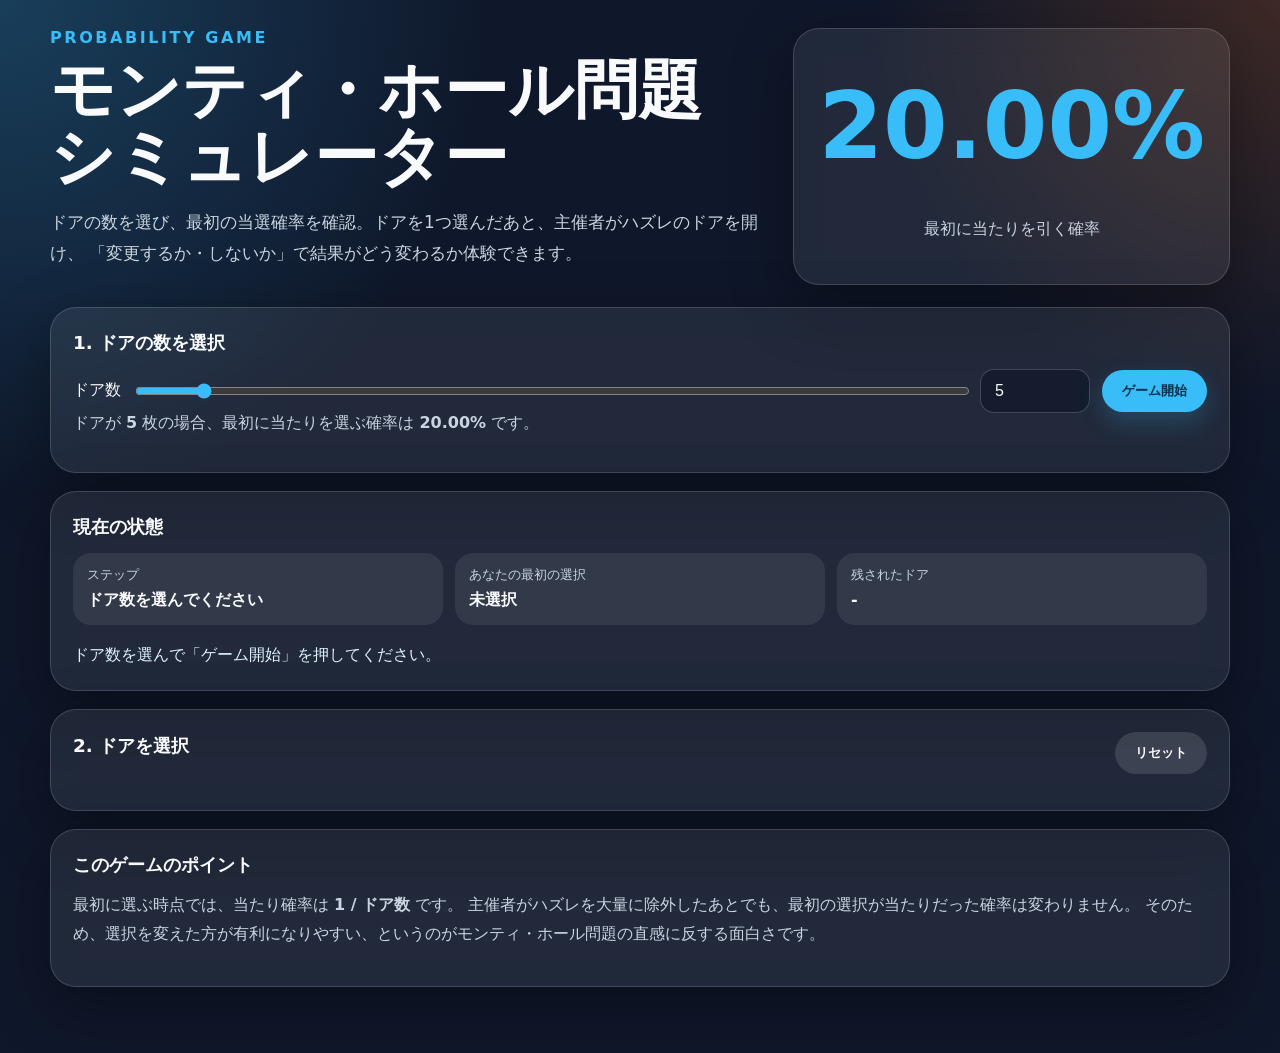
==== monty_hall/index.html @ 333e2d78 "Add files via upload" ====
<!DOCTYPE html>
<html lang="ja">
<head>
  <meta charset="UTF-8" />
  <meta name="viewport" content="width=device-width, initial-scale=1.0" />
  <title>モンティ・ホール問題シミュレーター</title>
  <link rel="stylesheet" href="style.css" />
</head>
<body>
  <main class="app">
    <section class="hero">
      <div>
        <p class="eyebrow">Probability Game</p>
        <h1>モンティ・ホール問題<br />シミュレーター</h1>
        <p class="lead">
          ドアの数を選び、最初の当選確率を確認。ドアを1つ選んだあと、主催者がハズレのドアを開け、
          「変更するか・しないか」で結果がどう変わるか体験できます。
        </p>
      </div>
      <div class="hero-card">
        <span class="big-number" id="initialProbability">?</span>
        <span class="caption">最初に当たりを引く確率</span>
      </div>
    </section>

    <section class="panel setup" id="setupPanel">
      <h2>1. ドアの数を選択</h2>
      <div class="controls">
        <label for="doorCount">ドア数</label>
        <input type="range" id="doorCount" min="3" max="30" value="5" />
        <input type="number" id="doorCountNumber" min="3" max="100" value="5" />
        <button id="startBtn">ゲーム開始</button>
      </div>
      <p class="note">
        ドアが <strong id="doorCountText">5</strong> 枚の場合、最初に当たりを選ぶ確率は
        <strong id="probabilityText">20.00%</strong> です。
      </p>
    </section>

    <section class="panel status-panel">
      <h2>現在の状態</h2>
      <div class="status-grid">
        <div>
          <span class="label">ステップ</span>
          <strong id="stepText">ドア数を選んでください</strong>
        </div>
        <div>
          <span class="label">あなたの最初の選択</span>
          <strong id="firstChoiceText">未選択</strong>
        </div>
        <div>
          <span class="label">残されたドア</span>
          <strong id="remainingText">-</strong>
        </div>
      </div>
      <p id="message" class="message">ドア数を選んで「ゲーム開始」を押してください。</p>
    </section>

    <section class="doors-area">
      <div class="doors-header">
        <h2>2. ドアを選択</h2>
        <button id="resetBtn" class="secondary">リセット</button>
      </div>
      <div id="doors" class="doors"></div>
    </section>

    <section class="panel action-panel hidden" id="switchPanel">
      <h2>3. 選択を変えますか？</h2>
      <p>
        主催者は、あなたのドア・当たりのドア・ハズレのドアの合計3枚を残し、それ以外のハズレドアを開けました。
      </p>
      <div class="action-buttons">
        <button id="stayBtn">変更しない</button>
        <button id="switchBtn" class="accent">別のドアへ変更する</button>
      </div>
      <p class="hint">
        参考：この形式では、最初の選択を変更すると勝率はおおむね <strong id="switchRateText">-</strong> になります。
      </p>
    </section>

    <section class="panel result-panel hidden" id="resultPanel">
      <h2>結果</h2>
      <div id="resultBadge" class="result-badge">?</div>
      <p id="resultText"></p>
      <button id="playAgainBtn">もう一度遊ぶ</button>
    </section>

    <section class="panel explain-panel">
      <h2>このゲームのポイント</h2>
      <p>
        最初に選ぶ時点では、当たり確率は <strong>1 / ドア数</strong> です。
        主催者がハズレを大量に除外したあとでも、最初の選択が当たりだった確率は変わりません。
        そのため、選択を変えた方が有利になりやすい、というのがモンティ・ホール問題の直感に反する面白さです。
      </p>
    </section>
  </main>

  <script src="app.js"></script>
</body>
</html>
---- monty_hall/style.css ----
:root {
  --bg: #0f172a;
  --panel: rgba(255, 255, 255, 0.08);
  --panel-strong: rgba(255, 255, 255, 0.14);
  --text: #f8fafc;
  --muted: #cbd5e1;
  --accent: #38bdf8;
  --accent2: #f97316;
  --success: #22c55e;
  --danger: #ef4444;
  --door: #7c3aed;
  --door-open: #334155;
  --shadow: 0 20px 60px rgba(0, 0, 0, 0.35);
}

* {
  box-sizing: border-box;
}

body {
  margin: 0;
  font-family: system-ui, -apple-system, BlinkMacSystemFont, "Segoe UI", sans-serif;
  background:
    radial-gradient(circle at top left, rgba(56, 189, 248, 0.24), transparent 30%),
    radial-gradient(circle at top right, rgba(249, 115, 22, 0.2), transparent 25%),
    var(--bg);
  color: var(--text);
  min-height: 100vh;
}

.app {
  width: min(1180px, calc(100% - 28px));
  margin: 0 auto;
  padding: 28px 0 48px;
}

.hero {
  display: grid;
  grid-template-columns: 1.4fr 0.6fr;
  gap: 24px;
  align-items: stretch;
  margin-bottom: 22px;
}

.eyebrow {
  color: var(--accent);
  letter-spacing: 0.16em;
  text-transform: uppercase;
  font-weight: 800;
  margin: 0 0 10px;
}

h1, h2, p {
  margin-top: 0;
}

h1 {
  font-size: clamp(2.1rem, 5vw, 4.8rem);
  line-height: 1.05;
  margin-bottom: 16px;
}

h2 {
  font-size: 1.15rem;
  margin-bottom: 14px;
}

.lead {
  color: var(--muted);
  font-size: 1.05rem;
  line-height: 1.8;
}

.hero-card,
.panel,
.doors-area {
  background: var(--panel);
  border: 1px solid rgba(255, 255, 255, 0.15);
  border-radius: 26px;
  box-shadow: var(--shadow);
  backdrop-filter: blur(14px);
}

.hero-card {
  display: grid;
  place-items: center;
  padding: 24px;
  text-align: center;
}

.big-number {
  display: block;
  font-size: clamp(3rem, 8vw, 5.8rem);
  font-weight: 900;
  color: var(--accent);
}

.caption,
.label,
.note,
.hint {
  color: var(--muted);
}

.panel,
.doors-area {
  padding: 22px;
  margin-bottom: 18px;
}

.controls {
  display: grid;
  grid-template-columns: auto 1fr 110px auto;
  gap: 12px;
  align-items: center;
}

input[type="range"] {
  width: 100%;
  accent-color: var(--accent);
}

input[type="number"] {
  width: 100%;
  padding: 12px 14px;
  border-radius: 14px;
  border: 1px solid rgba(255, 255, 255, 0.2);
  background: rgba(15, 23, 42, 0.7);
  color: var(--text);
  font-size: 1rem;
}

button {
  border: 0;
  border-radius: 999px;
  padding: 12px 20px;
  font-weight: 800;
  cursor: pointer;
  color: #082f49;
  background: var(--accent);
  transition: transform 0.15s ease, opacity 0.15s ease, box-shadow 0.15s ease;
  box-shadow: 0 10px 24px rgba(56, 189, 248, 0.22);
}

button:hover {
  transform: translateY(-1px);
}

button:disabled {
  opacity: 0.5;
  cursor: not-allowed;
  transform: none;
}

.secondary {
  background: rgba(255, 255, 255, 0.12);
  color: var(--text);
  box-shadow: none;
}

.accent {
  background: var(--accent2);
  color: #431407;
  box-shadow: 0 10px 24px rgba(249, 115, 22, 0.22);
}

.status-grid {
  display: grid;
  grid-template-columns: repeat(3, 1fr);
  gap: 12px;
}

.status-grid > div {
  background: rgba(255, 255, 255, 0.08);
  border-radius: 18px;
  padding: 14px;
}

.label {
  display: block;
  font-size: 0.8rem;
  margin-bottom: 6px;
}

.message {
  margin: 16px 0 0;
  color: #e0f2fe;
  line-height: 1.7;
}

.doors-header {
  display: flex;
  justify-content: space-between;
  align-items: center;
  gap: 12px;
}

.doors {
  display: grid;
  grid-template-columns: repeat(auto-fill, minmax(92px, 1fr));
  gap: 14px;
  margin-top: 14px;
}

.door {
  position: relative;
  min-height: 138px;
  border-radius: 18px 18px 10px 10px;
  border: 3px solid rgba(255, 255, 255, 0.18);
  background:
    linear-gradient(90deg, rgba(255,255,255,0.12), transparent 16%, transparent 84%, rgba(0,0,0,0.18)),
    linear-gradient(160deg, #8b5cf6, var(--door));
  color: white;
  cursor: pointer;
  display: flex;
  align-items: flex-end;
  justify-content: center;
  padding: 12px;
  font-size: 1.15rem;
  font-weight: 900;
  transition: transform 0.18s ease, filter 0.18s ease, border-color 0.18s ease;
  overflow: hidden;
}

.door::before {
  content: "";
  position: absolute;
  top: 16px;
  right: 16px;
  width: 11px;
  height: 11px;
  border-radius: 50%;
  background: #fde68a;
  box-shadow: 0 0 0 4px rgba(0,0,0,0.12);
}

.door:hover {
  transform: translateY(-3px);
  filter: brightness(1.1);
}

.door.selected {
  border-color: var(--accent);
  box-shadow: 0 0 0 4px rgba(56, 189, 248, 0.18);
}

.door.final-selected {
  border-color: var(--accent2);
  box-shadow: 0 0 0 4px rgba(249, 115, 22, 0.2);
}

.door.opened {
  background: linear-gradient(160deg, #475569, var(--door-open));
  color: #94a3b8;
  cursor: default;
  transform: none;
  opacity: 0.55;
}

.door.opened::after {
  content: "ハズレ";
  position: absolute;
  top: 48%;
  left: 50%;
  transform: translate(-50%, -50%) rotate(-8deg);
  font-size: 0.82rem;
  color: #cbd5e1;
  border: 1px solid rgba(255,255,255,0.3);
  padding: 4px 8px;
  border-radius: 999px;
}

.door.win {
  background: linear-gradient(160deg, #22c55e, #15803d);
}

.door.lose-final {
  background: linear-gradient(160deg, #ef4444, #991b1b);
}

.action-buttons {
  display: flex;
  gap: 12px;
  flex-wrap: wrap;
}

.result-badge {
  width: 110px;
  height: 110px;
  border-radius: 50%;
  display: grid;
  place-items: center;
  font-size: 2.6rem;
  font-weight: 900;
  margin-bottom: 14px;
  background: var(--panel-strong);
}

.result-badge.success {
  background: rgba(34, 197, 94, 0.22);
  color: #86efac;
}

.result-badge.danger {
  background: rgba(239, 68, 68, 0.22);
  color: #fecaca;
}

.hidden {
  display: none;
}

.explain-panel p,
.result-panel p,
.action-panel p {
  line-height: 1.8;
  color: var(--muted);
}

@media (max-width: 760px) {
  .hero,
  .status-grid,
  .controls {
    grid-template-columns: 1fr;
  }

  .doors {
    grid-template-columns: repeat(auto-fill, minmax(76px, 1fr));
    gap: 10px;
  }

  .door {
    min-height: 116px;
    font-size: 1rem;
  }
}
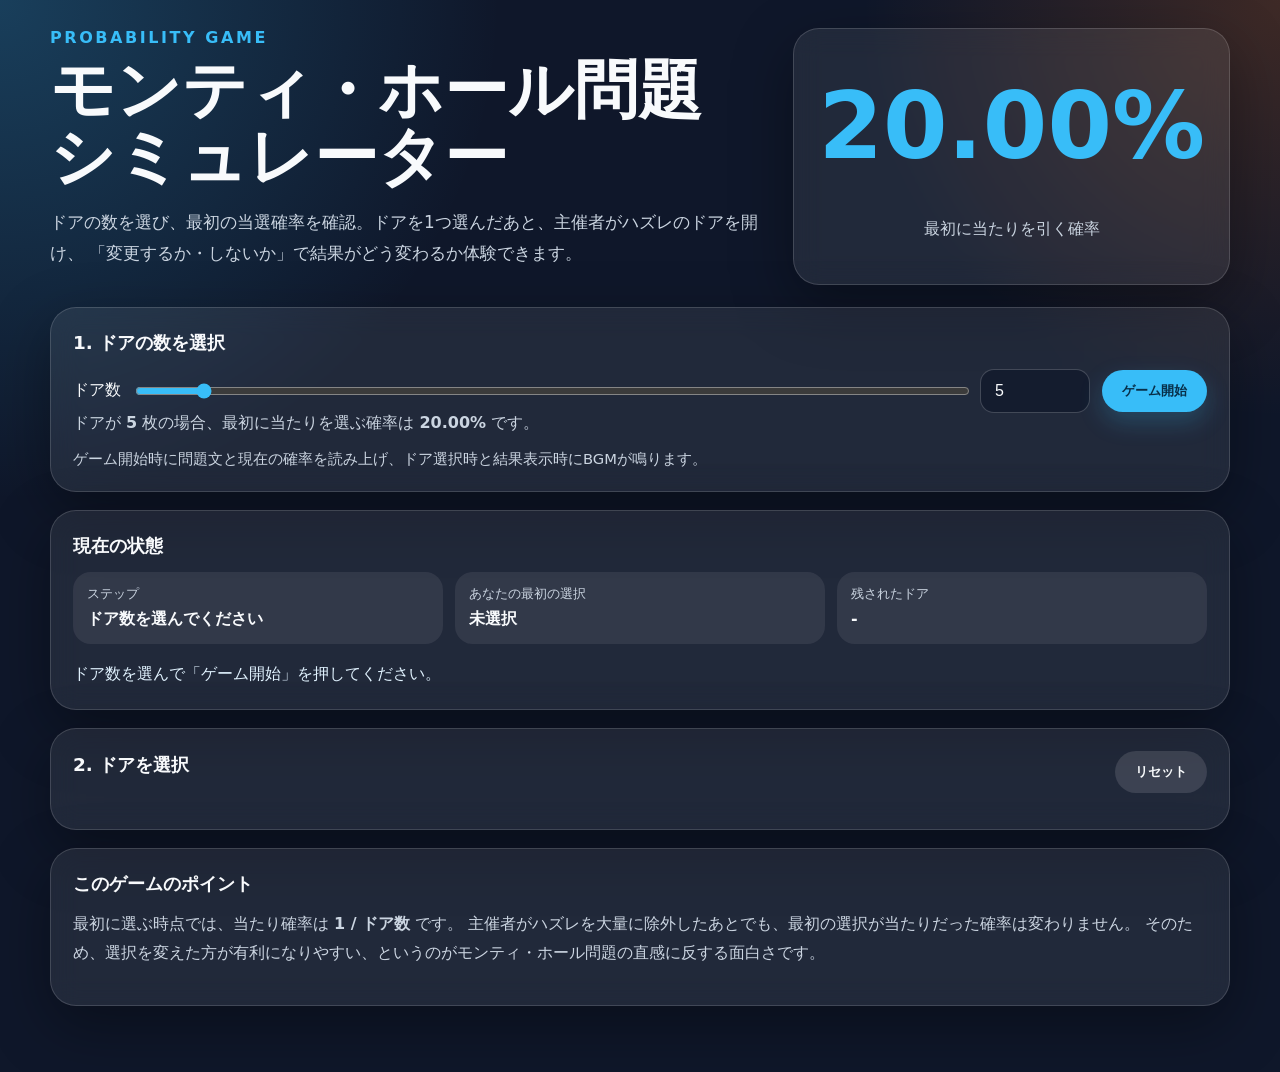
==== commit 87f358f4: "Add Monty Hall voice and sound effects" ====
--- a/monty_hall/index.html
+++ b/monty_hall/index.html
@@ -34,6 +34,9 @@
       <p class="note">
         ドアが <strong id="doorCountText">5</strong> 枚の場合、最初に当たりを選ぶ確率は
         <strong id="probabilityText">20.00%</strong> です。
+      </p>
+      <p class="audio-note">
+        ゲーム開始時に問題文と現在の確率を読み上げ、ドア選択時と結果表示時にBGMが鳴ります。
       </p>
     </section>
 
--- a/monty_hall/style.css
+++ b/monty_hall/style.css
@@ -98,6 +98,7 @@
 .caption,
 .label,
 .note,
+.audio-note,
 .hint {
   color: var(--muted);
 }
@@ -180,6 +181,11 @@
   display: block;
   font-size: 0.8rem;
   margin-bottom: 6px;
+}
+
+.audio-note {
+  margin: 8px 0 0;
+  font-size: 0.92rem;
 }
 
 .message {
